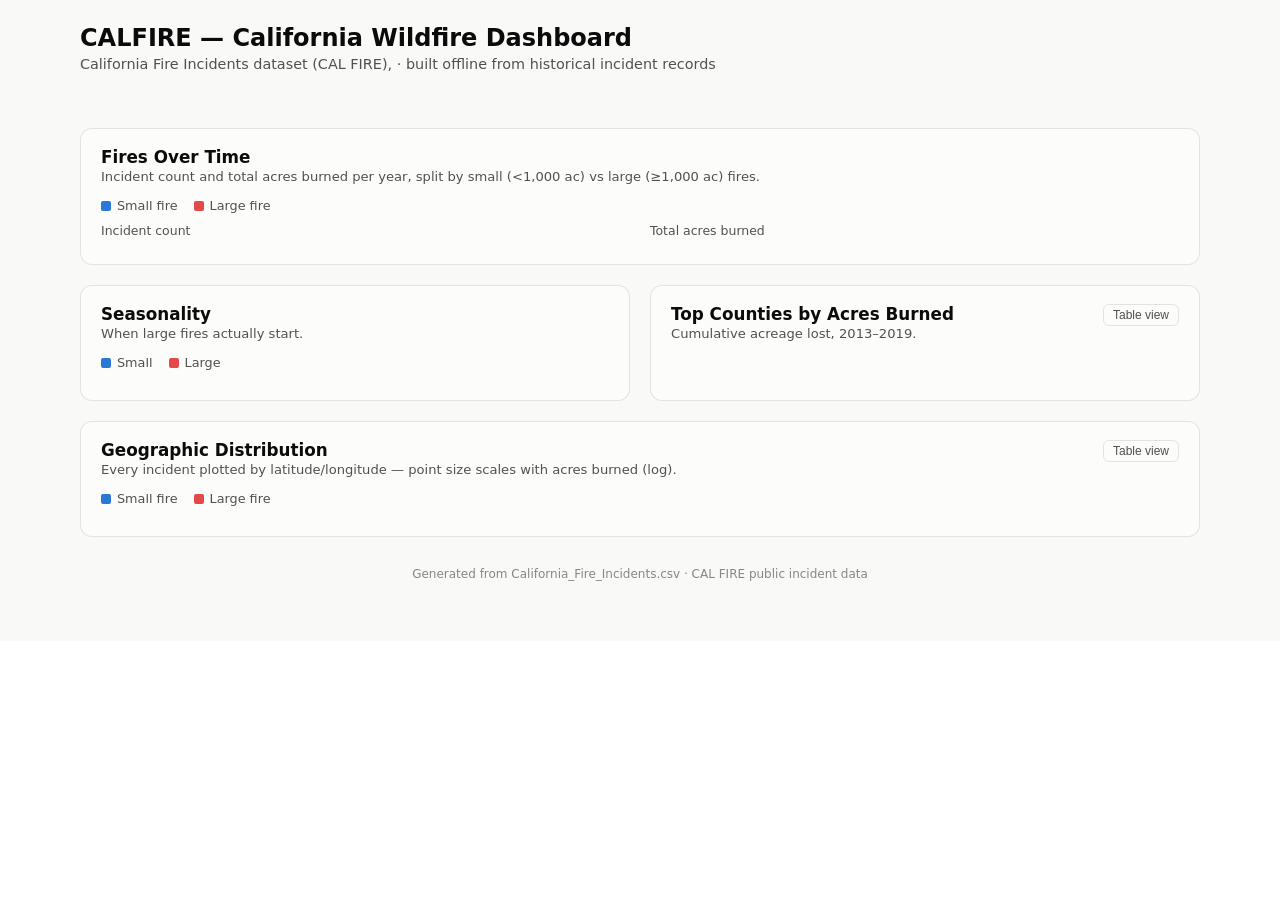
==== dashboard/template.html @ 808c7030 "Add multi-threshold pattern analysis and time series forecasting - threshold_analysis.py: retrains t" ====
<!doctype html>
<html lang="en">
<head>
<meta charset="utf-8">
<title>CALFIRE — California Wildfire Dashboard</title>
<style>
  .viz-root {
    color-scheme: light;
    --surface-1:      #fcfcfb;
    --plane:          #f9f9f7;
    --text-primary:   #0b0b0b;
    --text-secondary: #52514e;
    --text-muted:     #898781;
    --gridline:       #e1e0d9;
    --baseline:       #c3c2b7;
    --border:         rgba(11,11,11,0.10);
    --series-small:   #2a78d6;
    --series-large:   #e34948;
    --series-county:  #2a78d6;
    --series-forecast:#eb6834;
    --status-critical:#d03b3b;
  }
  @media (prefers-color-scheme: dark) {
    :root:where(:not([data-theme="light"])) .viz-root {
      color-scheme: dark;
      --surface-1:      #1a1a19;
      --plane:          #0d0d0d;
      --text-primary:   #ffffff;
      --text-secondary: #c3c2b7;
      --text-muted:     #898781;
      --gridline:       #2c2c2a;
      --baseline:       #383835;
      --border:         rgba(255,255,255,0.10);
      --series-small:   #3987e5;
      --series-large:   #e66767;
      --series-county:  #3987e5;
      --series-forecast:#d95926;
      --status-critical:#e66767;
    }
  }
  :root[data-theme="dark"] .viz-root {
    color-scheme: dark;
    --surface-1:      #1a1a19;
    --plane:          #0d0d0d;
    --text-primary:   #ffffff;
    --text-secondary: #c3c2b7;
    --text-muted:     #898781;
    --gridline:       #2c2c2a;
    --baseline:       #383835;
    --border:         rgba(255,255,255,0.10);
    --series-small:   #3987e5;
    --series-large:   #e66767;
    --series-county:  #3987e5;
    --series-forecast:#d95926;
    --status-critical:#e66767;
  }

  * { box-sizing: border-box; }
  body { margin: 0; font-family: system-ui, -apple-system, "Segoe UI", sans-serif; }
  .viz-root { background: var(--plane); color: var(--text-primary); min-height: 100%; padding: 24px 20px 60px; }
  .wrap { max-width: 1120px; margin: 0 auto; }
  h1 { font-size: 1.5rem; margin: 0 0 4px; }
  .subtitle { color: var(--text-secondary); font-size: 0.9rem; margin: 0 0 28px; }

  .stat-row { display: grid; grid-template-columns: repeat(auto-fit, minmax(160px, 1fr)); gap: 12px; margin-bottom: 28px; }
  .stat-tile { background: var(--surface-1); border: 1px solid var(--border); border-radius: 10px; padding: 14px 16px; }
  .stat-tile .value { font-size: 1.6rem; font-weight: 600; font-variant-numeric: tabular-nums; }
  .stat-tile .label { font-size: 0.78rem; color: var(--text-secondary); margin-top: 2px; }

  .panel { background: var(--surface-1); border: 1px solid var(--border); border-radius: 12px; padding: 18px 20px 20px; margin-bottom: 20px; }
  .panel h2 { font-size: 1.05rem; margin: 0 0 2px; }
  .panel .desc { font-size: 0.82rem; color: var(--text-secondary); margin: 0 0 14px; }
  .grid-2 { display: grid; grid-template-columns: 1fr 1fr; gap: 20px; }
  @media (max-width: 800px) { .grid-2 { grid-template-columns: 1fr; } }

  .legend { display: flex; gap: 16px; font-size: 0.8rem; color: var(--text-secondary); margin-bottom: 10px; flex-wrap: wrap; }
  .legend .item { display: flex; align-items: center; gap: 6px; }
  .swatch { width: 10px; height: 10px; border-radius: 2px; display: inline-block; }

  svg text { fill: var(--text-muted); font-size: 10px; }
  svg .axis-line { stroke: var(--baseline); stroke-width: 1; }
  svg .gridline { stroke: var(--gridline); stroke-width: 1; }
  svg .value-label { fill: var(--text-secondary); font-size: 10px; font-variant-numeric: tabular-nums; }

  .tooltip {
    position: fixed; pointer-events: none; z-index: 50;
    background: var(--text-primary); color: var(--surface-1);
    font-size: 0.78rem; padding: 6px 9px; border-radius: 6px;
    max-width: 220px; line-height: 1.4; opacity: 0; transition: opacity 0.08s;
  }
  .tooltip.show { opacity: 1; }

  .toggle-btn {
    font-size: 0.75rem; color: var(--text-secondary); background: none;
    border: 1px solid var(--border); border-radius: 6px; padding: 3px 9px;
    cursor: pointer; float: right;
  }
  .toggle-btn:hover { color: var(--text-primary); }

  table.data-table { width: 100%; border-collapse: collapse; font-size: 0.8rem; }
  table.data-table th, table.data-table td { text-align: right; padding: 5px 8px; border-bottom: 1px solid var(--gridline); font-variant-numeric: tabular-nums; }
  table.data-table th:first-child, table.data-table td:first-child { text-align: left; }
  table.data-table th { color: var(--text-secondary); font-weight: 500; }

  footer { text-align: center; font-size: 0.75rem; color: var(--text-muted); margin-top: 30px; }
</style>
</head>
<body>
<div class="viz-root">
  <div class="wrap">
    <h1>CALFIRE — California Wildfire Dashboard</h1>
    <p class="subtitle">California Fire Incidents dataset (CAL FIRE), <span id="date-range"></span> · built offline from historical incident records</p>

    <div class="stat-row" id="stat-row"></div>

    <div class="panel">
      <h2>Fires Over Time</h2>
      <p class="desc">Incident count and total acres burned per year, split by small (&lt;1,000 ac) vs large (≥1,000 ac) fires.</p>
      <div class="legend">
        <span class="item"><span class="swatch" style="background:var(--series-small)"></span>Small fire</span>
        <span class="item"><span class="swatch" style="background:var(--series-large)"></span>Large fire</span>
      </div>
      <div class="grid-2">
        <div>
          <div style="font-size:0.78rem;color:var(--text-secondary);margin-bottom:6px;">Incident count</div>
          <div id="chart-yearly-count"></div>
        </div>
        <div>
          <div style="font-size:0.78rem;color:var(--text-secondary);margin-bottom:6px;">Total acres burned</div>
          <div id="chart-yearly-acres"></div>
        </div>
      </div>
    </div>

    <div class="panel" id="panel-forecast" style="display:none">
      <h2>12-Month Forecast</h2>
      <p class="desc" id="forecast-desc"></p>
      <div class="legend">
        <span class="item"><span class="swatch" style="background:var(--series-small)"></span>Historical</span>
        <span class="item"><span class="swatch" style="background:var(--series-forecast)"></span>Forecast (best backtest fit)</span>
      </div>
      <div class="grid-2">
        <div>
          <div style="font-size:0.78rem;color:var(--text-secondary);margin-bottom:6px;">Monthly fire count</div>
          <div id="chart-forecast-count"></div>
        </div>
        <div>
          <div style="font-size:0.78rem;color:var(--text-secondary);margin-bottom:6px;">Monthly acres burned</div>
          <div id="chart-forecast-acres"></div>
        </div>
      </div>
    </div>

    <div class="panel" id="panel-thresholds" style="display:none">
      <h2>Which Fire-Size Threshold Has a Learnable Pattern?</h2>
      <p class="desc">Same model, retrained at each acreage cutoff — test ROC-AUC (0.5 = no better than chance).</p>
      <div id="chart-thresholds"></div>
    </div>

    <div class="grid-2">
      <div class="panel">
        <h2>Seasonality</h2>
        <p class="desc">When large fires actually start.</p>
        <div class="legend">
          <span class="item"><span class="swatch" style="background:var(--series-small)"></span>Small</span>
          <span class="item"><span class="swatch" style="background:var(--series-large)"></span>Large</span>
        </div>
        <div id="chart-seasonal"></div>
      </div>
      <div class="panel">
        <button class="toggle-btn" data-toggle="county">Table view</button>
        <h2>Top Counties by Acres Burned</h2>
        <p class="desc">Cumulative acreage lost, 2013–2019.</p>
        <div id="chart-county"></div>
        <div id="table-county" style="display:none"></div>
      </div>
    </div>

    <div class="panel">
      <button class="toggle-btn" data-toggle="map">Table view</button>
      <h2>Geographic Distribution</h2>
      <p class="desc">Every incident plotted by latitude/longitude — point size scales with acres burned (log).</p>
      <div class="legend">
        <span class="item"><span class="swatch" style="background:var(--series-small)"></span>Small fire</span>
        <span class="item"><span class="swatch" style="background:var(--series-large)"></span>Large fire</span>
      </div>
      <div id="chart-map"></div>
      <div id="table-map" style="display:none"></div>
    </div>

    <footer>Generated from California_Fire_Incidents.csv · CAL FIRE public incident data</footer>
  </div>
</div>
<div class="tooltip" id="tooltip"></div>

<script>
const DATA = __DASHBOARD_DATA_JSON__;

const tooltip = document.getElementById('tooltip');
function showTip(html, x, y) {
  tooltip.innerHTML = html;
  tooltip.style.left = (x + 14) + 'px';
  tooltip.style.top = (y + 14) + 'px';
  tooltip.classList.add('show');
}
function hideTip() { tooltip.classList.remove('show'); }

function svgEl(tag, attrs) {
  const el = document.createElementNS('http://www.w3.org/2000/svg', tag);
  for (const k in attrs) el.setAttribute(k, attrs[k]);
  return el;
}
function fmt(n) {
  if (n >= 1e6) return (n / 1e6).toFixed(1) + 'M';
  if (n >= 1e3) return (n / 1e3).toFixed(1) + 'K';
  return Math.round(n).toLocaleString();
}

function renderStackedBar(containerId, categories, smallVals, largeVals, width, height) {
  const container = document.getElementById(containerId);
  const margin = { top: 8, right: 8, bottom: 22, left: 38 };
  const w = width - margin.left - margin.right;
  const h = height - margin.top - margin.bottom;
  const svg = svgEl('svg', { width, height, viewBox: `0 0 ${width} ${height}` });
  const totals = categories.map((c, i) => smallVals[i] + largeVals[i]);
  const maxVal = Math.max(1, ...totals);
  const barW = w / categories.length * 0.62;
  const gap = 2;

  for (let g = 0; g <= 4; g++) {
    const y = margin.top + h - (h * g / 4);
    svg.appendChild(svgEl('line', { class: 'gridline', x1: margin.left, x2: margin.left + w, y1: y, y2: y }));
    const t = svgEl('text', { x: margin.left - 6, y: y + 3, 'text-anchor': 'end' });
    t.textContent = fmt(maxVal * g / 4);
    svg.appendChild(t);
  }
  svg.appendChild(svgEl('line', { class: 'axis-line', x1: margin.left, x2: margin.left + w, y1: margin.top + h, y2: margin.top + h }));

  categories.forEach((cat, i) => {
    const x = margin.left + (w / categories.length) * i + (w / categories.length - barW) / 2;
    const smallH = (smallVals[i] / maxVal) * h;
    const largeH = (largeVals[i] / maxVal) * h;
    const yBase = margin.top + h;

    const rSmall = svgEl('rect', { x, y: yBase - smallH, width: barW, height: Math.max(0, smallH - (largeH > 0 ? gap / 2 : 0)), rx: 3, fill: 'var(--series-small)' });
    svg.appendChild(rSmall);
    if (largeH > 0) {
      const rLarge = svgEl('rect', { x, y: yBase - smallH - largeH, width: barW, height: Math.max(0, largeH - gap / 2), rx: 3, fill: 'var(--series-large)' });
      svg.appendChild(rLarge);
    }
    [rSmall, ...(largeH > 0 ? [svg.lastChild] : [])].forEach((rect, seriesIdx) => {
      rect.style.cursor = 'pointer';
      rect.addEventListener('mousemove', (e) => {
        const label = seriesIdx === 0 ? 'Small' : 'Large';
        const val = seriesIdx === 0 ? smallVals[i] : largeVals[i];
        showTip(`<b>${cat}</b><br>${label}: ${fmt(val)}`, e.clientX, e.clientY);
      });
      rect.addEventListener('mouseleave', hideTip);
    });

    const lbl = svgEl('text', { x: x + barW / 2, y: margin.top + h + 14, 'text-anchor': 'middle' });
    lbl.textContent = cat;
    svg.appendChild(lbl);
  });

  container.innerHTML = '';
  container.appendChild(svg);
}

function renderLine(containerId, categories, values, width, height) {
  const container = document.getElementById(containerId);
  const margin = { top: 8, right: 8, bottom: 22, left: 46 };
  const w = width - margin.left - margin.right;
  const h = height - margin.top - margin.bottom;
  const svg = svgEl('svg', { width, height, viewBox: `0 0 ${width} ${height}` });
  const maxVal = Math.max(1, ...values);

  for (let g = 0; g <= 4; g++) {
    const y = margin.top + h - (h * g / 4);
    svg.appendChild(svgEl('line', { class: 'gridline', x1: margin.left, x2: margin.left + w, y1: y, y2: y }));
    const t = svgEl('text', { x: margin.left - 6, y: y + 3, 'text-anchor': 'end' });
    t.textContent = fmt(maxVal * g / 4);
    svg.appendChild(t);
  }
  svg.appendChild(svgEl('line', { class: 'axis-line', x1: margin.left, x2: margin.left + w, y1: margin.top + h, y2: margin.top + h }));

  const stepX = w / (categories.length - 1 || 1);
  const pts = values.map((v, i) => [margin.left + i * stepX, margin.top + h - (v / maxVal) * h]);
  const path = svgEl('path', { d: 'M' + pts.map(p => p.join(',')).join(' L'), fill: 'none', stroke: 'var(--series-small)', 'stroke-width': 2, 'stroke-linecap': 'round', 'stroke-linejoin': 'round' });
  svg.appendChild(path);

  pts.forEach(([x, y], i) => {
    const c = svgEl('circle', { cx: x, cy: y, r: 4, fill: 'var(--series-small)' });
    c.style.cursor = 'pointer';
    c.addEventListener('mousemove', (e) => showTip(`<b>${categories[i]}</b><br>${fmt(values[i])} acres`, e.clientX, e.clientY));
    c.addEventListener('mouseleave', hideTip);
    svg.appendChild(c);
    if (i % Math.ceil(categories.length / 8) === 0 || i === categories.length - 1) {
      const anchor = i === 0 ? 'start' : i === categories.length - 1 ? 'end' : 'middle';
      const lbl = svgEl('text', { x, y: margin.top + h + 14, 'text-anchor': anchor });
      lbl.textContent = categories[i];
      svg.appendChild(lbl);
    }
  });

  container.innerHTML = '';
  container.appendChild(svg);
}

function renderHBar(containerId, labels, values, width, height) {
  const container = document.getElementById(containerId);
  const margin = { top: 4, right: 46, bottom: 4, left: 110 };
  const w = width - margin.left - margin.right;
  const rowH = (height - margin.top - margin.bottom) / labels.length;
  const svg = svgEl('svg', { width, height, viewBox: `0 0 ${width} ${height}` });
  const maxVal = Math.max(1, ...values);

  labels.forEach((label, i) => {
    const y = margin.top + i * rowH;
    const barH = Math.min(16, rowH * 0.6);
    const barW = (values[i] / maxVal) * w;
    const rect = svgEl('rect', { x: margin.left, y: y + (rowH - barH) / 2, width: barW, height: barH, rx: 3, fill: 'var(--series-county)' });
    rect.style.cursor = 'pointer';
    rect.addEventListener('mousemove', (e) => showTip(`<b>${label}</b><br>${fmt(values[i])} acres`, e.clientX, e.clientY));
    rect.addEventListener('mouseleave', hideTip);
    svg.appendChild(rect);

    const lbl = svgEl('text', { x: margin.left - 8, y: y + rowH / 2 + 3, 'text-anchor': 'end' });
    lbl.textContent = label;
    svg.appendChild(lbl);

    const val = svgEl('text', { class: 'value-label', x: margin.left + barW + 6, y: y + rowH / 2 + 3, 'text-anchor': 'start' });
    val.textContent = fmt(values[i]);
    svg.appendChild(val);
  });

  container.innerHTML = '';
  container.appendChild(svg);
}

function renderScatterMap(containerId, points, width, height) {
  const container = document.getElementById(containerId);
  const margin = { top: 8, right: 8, bottom: 8, left: 8 };
  const w = width - margin.left - margin.right;
  const h = height - margin.top - margin.bottom;
  const svg = svgEl('svg', { width, height, viewBox: `0 0 ${width} ${height}` });

  const lons = points.map(p => p.lon), lats = points.map(p => p.lat);
  const lonMin = Math.min(...lons), lonMax = Math.max(...lons);
  const latMin = Math.min(...lats), latMax = Math.max(...lats);
  const lonSpan = lonMax - lonMin, latSpan = latMax - latMin;
  const scale = Math.min(w / lonSpan, h / latSpan);
  const offX = margin.left + (w - lonSpan * scale) / 2;
  const offY = margin.top + (h - latSpan * scale) / 2;

  const maxAcres = Math.max(...points.map(p => p.acres), 1);
  points.forEach(p => {
    const x = offX + (p.lon - lonMin) * scale;
    const y = offY + (latMax - p.lat) * scale;
    const r = 1.5 + (Math.log10(p.acres + 1) / Math.log10(maxAcres + 1)) * 7;
    const c = svgEl('circle', {
      cx: x, cy: y, r,
      fill: p.large ? 'var(--series-large)' : 'var(--series-small)',
      'fill-opacity': 0.55, stroke: 'var(--surface-1)', 'stroke-width': 0.5,
    });
    c.style.cursor = 'pointer';
    c.addEventListener('mousemove', (e) => showTip(
      `<b>${p.name || 'Fire'}</b><br>${p.county} County<br>${fmt(p.acres)} acres · ${p.year}`, e.clientX, e.clientY
    ));
    c.addEventListener('mouseleave', hideTip);
    svg.appendChild(c);
  });

  container.innerHTML = '';
  container.appendChild(svg);
}

function renderForecastChart(containerId, seriesData, width, height) {
  const { history, forecast, best_model: bestKey } = seriesData;
  const container = document.getElementById(containerId);
  const margin = { top: 8, right: 8, bottom: 22, left: 46 };
  const w = width - margin.left - margin.right;
  const h = height - margin.top - margin.bottom;
  const svg = svgEl('svg', { width, height, viewBox: `0 0 ${width} ${height}` });

  const allDates = history.dates.concat(forecast.dates);
  const bestVals = forecast[bestKey];
  const lowerKey = bestKey + '_lower', upperKey = bestKey + '_upper';
  const allVals = history.values.concat(bestVals);
  const maxVal = Math.max(1, ...allVals, ...(forecast[upperKey] || []));

  for (let g = 0; g <= 4; g++) {
    const y = margin.top + h - (h * g / 4);
    svg.appendChild(svgEl('line', { class: 'gridline', x1: margin.left, x2: margin.left + w, y1: y, y2: y }));
    const t = svgEl('text', { x: margin.left - 6, y: y + 3, 'text-anchor': 'end' });
    t.textContent = fmt(maxVal * g / 4);
    svg.appendChild(t);
  }
  svg.appendChild(svgEl('line', { class: 'axis-line', x1: margin.left, x2: margin.left + w, y1: margin.top + h, y2: margin.top + h }));

  const n = allDates.length;
  const stepX = w / (n - 1);
  const xAt = (i) => margin.left + i * stepX;
  const yAt = (v) => margin.top + h - (v / maxVal) * h;

  if (forecast[lowerKey] && forecast[upperKey]) {
    const offset = history.dates.length;
    const bandPts = forecast[upperKey].map((v, i) => [xAt(offset + i), yAt(v)])
      .concat(forecast[lowerKey].map((v, i) => [xAt(offset + forecast[lowerKey].length - 1 - i), yAt(forecast[lowerKey][forecast[lowerKey].length - 1 - i])]));
    const band = svgEl('polygon', { points: bandPts.map(p => p.join(',')).join(' '), fill: 'var(--series-forecast)', opacity: 0.15 });
    svg.appendChild(band);
  }

  const histPts = history.values.map((v, i) => [xAt(i), yAt(v)]);
  svg.appendChild(svgEl('path', { d: 'M' + histPts.map(p => p.join(',')).join(' L'), fill: 'none', stroke: 'var(--series-small)', 'stroke-width': 2, 'stroke-linecap': 'round', 'stroke-linejoin': 'round' }));

  const offset = history.dates.length - 1;
  const fcPts = [histPts[histPts.length - 1], ...bestVals.map((v, i) => [xAt(offset + 1 + i), yAt(v)])];
  svg.appendChild(svgEl('path', { d: 'M' + fcPts.map(p => p.join(',')).join(' L'), fill: 'none', stroke: 'var(--series-forecast)', 'stroke-width': 2, 'stroke-dasharray': '4,3', 'stroke-linecap': 'round', 'stroke-linejoin': 'round' }));

  [...histPts, ...fcPts].forEach(([x, y], i) => {
    const isForecast = i >= histPts.length;
    const c = svgEl('circle', { cx: x, cy: y, r: 2.5, fill: isForecast ? 'var(--series-forecast)' : 'var(--series-small)' });
    c.style.cursor = 'pointer';
    const idx = isForecast ? i - histPts.length : i;
    const date = isForecast ? (idx === 0 ? history.dates[history.dates.length - 1] : forecast.dates[idx - 1]) : history.dates[idx];
    const val = isForecast ? (idx === 0 ? history.values[history.values.length - 1] : bestVals[idx - 1]) : history.values[idx];
    c.addEventListener('mousemove', (e) => showTip(`<b>${date}</b><br>${fmt(val)}${isForecast ? ' (forecast)' : ''}`, e.clientX, e.clientY));
    c.addEventListener('mouseleave', hideTip);
    svg.appendChild(c);
  });

  [[0, 'start'], [Math.floor(n / 2), 'middle'], [n - 1, 'end']].forEach(([i, anchor]) => {
    const lbl = svgEl('text', { x: xAt(i), y: margin.top + h + 14, 'text-anchor': anchor });
    lbl.textContent = allDates[i].slice(0, 7);
    svg.appendChild(lbl);
  });

  container.innerHTML = '';
  container.appendChild(svg);
}

function renderThresholdBar(containerId, items, width, height) {
  const container = document.getElementById(containerId);
  const margin = { top: 8, right: 46, bottom: 24, left: 8 };
  const w = width - margin.left - margin.right;
  const barH = (height - margin.top - margin.bottom) / items.length;
  const svg = svgEl('svg', { width, height, viewBox: `0 0 ${width} ${height}` });

  const chanceX = margin.left + 0.5 * w;
  svg.appendChild(svgEl('line', { class: 'gridline', x1: chanceX, x2: chanceX, y1: margin.top, y2: margin.top + items.length * barH, 'stroke-dasharray': '3,3' }));
  const chanceLbl = svgEl('text', { x: chanceX, y: margin.top + items.length * barH + 14, 'text-anchor': 'middle' });
  chanceLbl.textContent = '0.5 (chance)';
  svg.appendChild(chanceLbl);

  items.forEach((item, i) => {
    const y = margin.top + i * barH;
    const bh = Math.min(20, barH * 0.6);
    const barW = (item.test_roc_auc) * w;
    const rect = svgEl('rect', { x: margin.left, y: y + (barH - bh) / 2, width: barW, height: bh, rx: 3, fill: 'var(--series-county)' });
    rect.style.cursor = 'pointer';
    rect.addEventListener('mousemove', (e) => showTip(
      `<b>&ge; ${item.threshold.toLocaleString()} acres</b><br>${(item.large_pct * 100).toFixed(1)}% of fires<br>Test ROC-AUC: ${item.test_roc_auc.toFixed(3)}<br>Model: ${item.best_model}`,
      e.clientX, e.clientY
    ));
    rect.addEventListener('mouseleave', hideTip);
    svg.appendChild(rect);

    const lbl = svgEl('text', { x: margin.left, y: y + (barH - bh) / 2 - 4, 'text-anchor': 'start' });
    lbl.textContent = `≥ ${item.threshold.toLocaleString()} ac`;
    svg.appendChild(lbl);

    const val = svgEl('text', { class: 'value-label', x: margin.left + barW + 6, y: y + barH / 2 + 3, 'text-anchor': 'start' });
    val.textContent = item.test_roc_auc.toFixed(3);
    svg.appendChild(val);
  });

  container.innerHTML = '';
  container.appendChild(svg);
}

function renderTable(containerId, headers, rows) {
  const container = document.getElementById(containerId);
  let html = '<table class="data-table"><thead><tr>';
  headers.forEach(h => html += `<th>${h}</th>`);
  html += '</tr></thead><tbody>';
  rows.forEach(r => {
    html += '<tr>' + r.map(c => `<td>${c}</td>`).join('') + '</tr>';
  });
  html += '</tbody></table>';
  container.innerHTML = html;
}

document.querySelectorAll('.toggle-btn').forEach(btn => {
  btn.addEventListener('click', () => {
    const key = btn.dataset.toggle;
    const chart = document.getElementById('chart-' + key);
    const table = document.getElementById('table-' + key);
    const showingTable = table.style.display !== 'none';
    chart.style.display = showingTable ? '' : 'none';
    table.style.display = showingTable ? 'none' : '';
    btn.textContent = showingTable ? 'Table view' : 'Chart view';
  });
});

function init() {
  const s = DATA.stats;
  document.getElementById('date-range').textContent = `${s.date_min} to ${s.date_max}`;
  document.getElementById('stat-row').innerHTML = `
    <div class="stat-tile"><div class="value">${s.total_incidents.toLocaleString()}</div><div class="label">Incidents recorded</div></div>
    <div class="stat-tile"><div class="value">${fmt(s.total_acres)}</div><div class="label">Total acres burned</div></div>
    <div class="stat-tile"><div class="value">${s.large_count.toLocaleString()}</div><div class="label">Large fires (≥1,000 ac)</div></div>
    <div class="stat-tile"><div class="value">${s.total_fatalities.toLocaleString()}</div><div class="label">Fatalities</div></div>
    <div class="stat-tile"><div class="value">${s.total_structures_destroyed.toLocaleString()}</div><div class="label">Structures destroyed</div></div>
  `;

  const years = DATA.yearly.map(d => d.Year);
  const smallByYear = DATA.yearly.map(d => d.count - d.large);
  const largeByYear = DATA.yearly.map(d => d.large);
  const acresByYear = DATA.yearly.map(d => d.acres);
  renderStackedBar('chart-yearly-count', years, smallByYear, largeByYear, 500, 220);
  renderLine('chart-yearly-acres', years, acresByYear, 500, 220);

  const seasons = DATA.seasonal.map(d => d.Season);
  const smallBySeason = DATA.seasonal.map(d => d.count - d.large);
  const largeBySeason = DATA.seasonal.map(d => d.large);
  renderStackedBar('chart-seasonal', seasons, smallBySeason, largeBySeason, 480, 240);

  const countyLabels = DATA.county.map(d => d.CountyPrimary);
  const countyVals = DATA.county.map(d => d.acres);
  renderHBar('chart-county', countyLabels, countyVals, 480, 320);
  renderTable('table-county', ['County', 'Incidents', 'Acres burned'],
    DATA.county.map(d => [d.CountyPrimary, d.count.toLocaleString(), fmt(d.acres)]));

  const points = DATA.points.map(p => ({ lat: p.lat, lon: p.lon, acres: p.acres, year: p.Year, large: p.Large, county: p.county, name: p.Name }));
  renderScatterMap('chart-map', points, 1080, 460);
  const topPoints = [...points].sort((a, b) => b.acres - a.acres).slice(0, 30);
  renderTable('table-map', ['Fire', 'County', 'Year', 'Acres'],
    topPoints.map(p => [p.name || '—', p.county, p.year, fmt(p.acres)]));

  if (DATA.forecast) {
    document.getElementById('panel-forecast').style.display = '';
    document.getElementById('forecast-desc').textContent =
      'Backtested on the last 12 months; each series forecast forward with the model that fit its backtest best (AR, ARIMA, or Prophet).';
    renderForecastChart('chart-forecast-count', DATA.forecast.count, 500, 220);
    renderForecastChart('chart-forecast-acres', DATA.forecast.acres, 500, 220);
  }

  if (DATA.thresholds) {
    document.getElementById('panel-thresholds').style.display = '';
    renderThresholdBar('chart-thresholds', DATA.thresholds, 1080, 220);
  }
}

init();
</script>
</body>
</html>
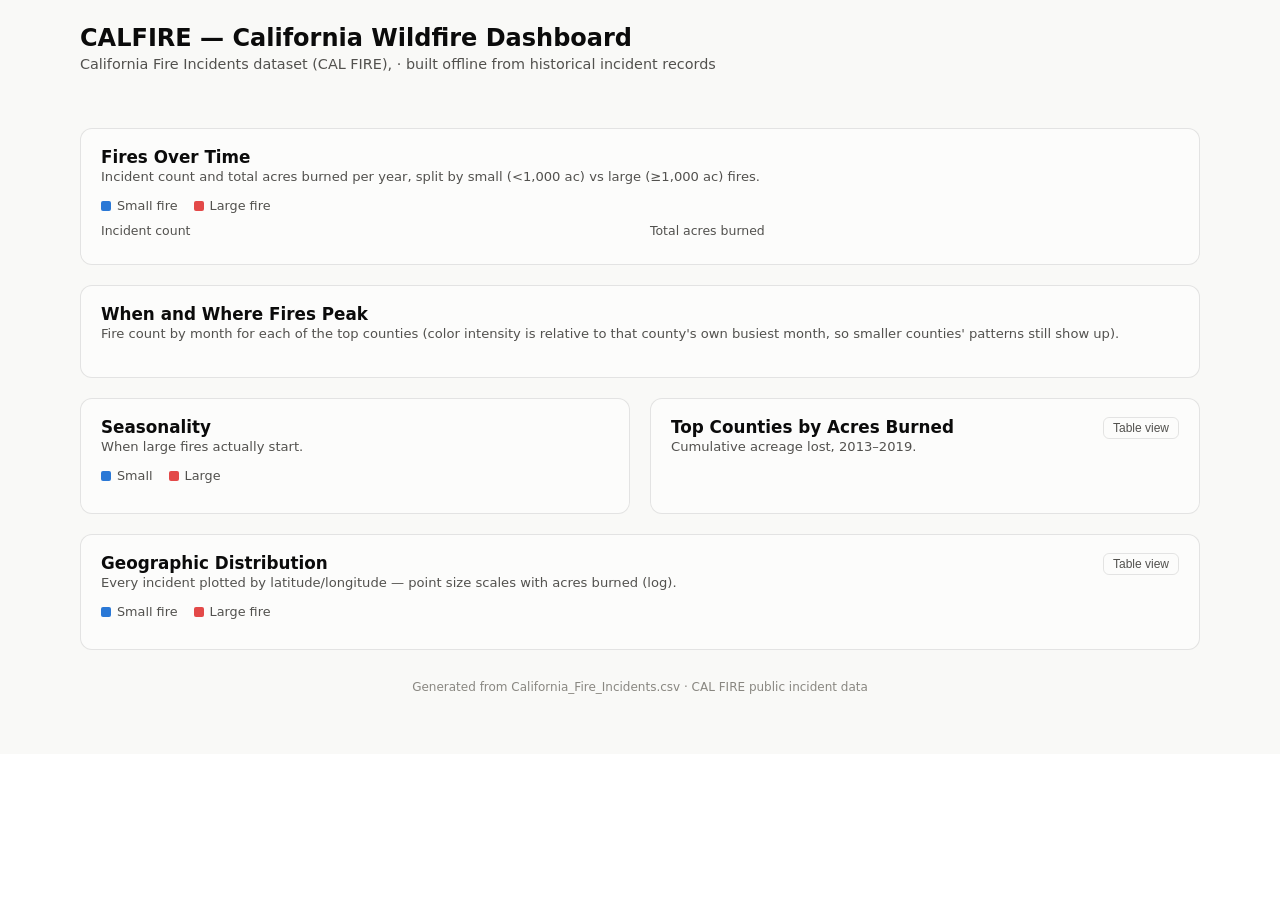
==== commit eed794fa: "Add month x county heatmap of when and where fires peak New "When and Where Fires Peak" dashboard pa" ====
--- a/dashboard/template.html
+++ b/dashboard/template.html
@@ -113,6 +113,35 @@
 
     <div class="stat-row" id="stat-row"></div>
 
+    <div class="panel" id="panel-historical" style="display:none">
+      <h2>148 Years of California Wildfire History</h2>
+      <p class="desc" id="historical-desc"></p>
+      <div class="legend">
+        <span class="item"><span class="swatch" style="background:var(--series-small)"></span>Historical</span>
+        <span class="item"><span class="swatch" style="background:var(--series-forecast)"></span>Forecast (best backtest fit)</span>
+      </div>
+      <div class="grid-2">
+        <div>
+          <div style="font-size:0.78rem;color:var(--text-secondary);margin-bottom:6px;" id="historical-count-label">Annual fire count</div>
+          <div id="chart-historical-count"></div>
+        </div>
+        <div>
+          <div style="font-size:0.78rem;color:var(--text-secondary);margin-bottom:6px;" id="historical-acres-label">Annual acres burned</div>
+          <div id="chart-historical-acres"></div>
+        </div>
+      </div>
+      <div class="grid-2" style="margin-top:18px;">
+        <div>
+          <div style="font-size:0.78rem;color:var(--text-secondary);margin-bottom:6px;">Acres burned by decade</div>
+          <div id="chart-decade"></div>
+        </div>
+        <div>
+          <div style="font-size:0.78rem;color:var(--text-secondary);margin-bottom:6px;">Top recorded causes (all-time)</div>
+          <div id="chart-cause"></div>
+        </div>
+      </div>
+    </div>
+
     <div class="panel">
       <h2>Fires Over Time</h2>
       <p class="desc">Incident count and total acres burned per year, split by small (&lt;1,000 ac) vs large (≥1,000 ac) fires.</p>
@@ -132,6 +161,13 @@
       </div>
     </div>
 
+    <div class="panel">
+      <h2>When and Where Fires Peak</h2>
+      <p class="desc">Fire count by month for each of the top counties (color intensity is relative to that county's own busiest month, so smaller counties' patterns still show up).</p>
+      <div id="chart-heatmap"></div>
+      <div id="table-peak-month" style="margin-top:16px;"></div>
+    </div>
+
     <div class="panel" id="panel-forecast" style="display:none">
       <h2>12-Month Forecast</h2>
       <p class="desc" id="forecast-desc"></p>
@@ -141,11 +177,11 @@
       </div>
       <div class="grid-2">
         <div>
-          <div style="font-size:0.78rem;color:var(--text-secondary);margin-bottom:6px;">Monthly fire count</div>
+          <div style="font-size:0.78rem;color:var(--text-secondary);margin-bottom:6px;" id="forecast-count-label">Monthly fire count</div>
           <div id="chart-forecast-count"></div>
         </div>
         <div>
-          <div style="font-size:0.78rem;color:var(--text-secondary);margin-bottom:6px;">Monthly acres burned</div>
+          <div style="font-size:0.78rem;color:var(--text-secondary);margin-bottom:6px;" id="forecast-acres-label">Monthly acres burned</div>
           <div id="chart-forecast-acres"></div>
         </div>
       </div>
@@ -307,7 +343,8 @@
   container.appendChild(svg);
 }
 
-function renderHBar(containerId, labels, values, width, height) {
+function renderHBar(containerId, labels, values, width, height, unit) {
+  unit = unit || 'acres';
   const container = document.getElementById(containerId);
   const margin = { top: 4, right: 46, bottom: 4, left: 110 };
   const w = width - margin.left - margin.right;
@@ -321,7 +358,7 @@
     const barW = (values[i] / maxVal) * w;
     const rect = svgEl('rect', { x: margin.left, y: y + (rowH - barH) / 2, width: barW, height: barH, rx: 3, fill: 'var(--series-county)' });
     rect.style.cursor = 'pointer';
-    rect.addEventListener('mousemove', (e) => showTip(`<b>${label}</b><br>${fmt(values[i])} acres`, e.clientX, e.clientY));
+    rect.addEventListener('mousemove', (e) => showTip(`<b>${label}</b><br>${fmt(values[i])} ${unit}`, e.clientX, e.clientY));
     rect.addEventListener('mouseleave', hideTip);
     svg.appendChild(rect);
 
@@ -440,6 +477,71 @@
   container.appendChild(svg);
 }
 
+function renderYearlyForecast(containerId, data, modelStartYear, width, height) {
+  const container = document.getElementById(containerId);
+  const margin = { top: 8, right: 8, bottom: 22, left: 46 };
+  const w = width - margin.left - margin.right;
+  const h = height - margin.top - margin.bottom;
+  const svg = svgEl('svg', { width, height, viewBox: `0 0 ${width} ${height}` });
+
+  const histYears = data.full_history.years, histVals = data.full_history.values;
+  const fcYears = data.forecast.years, fcVals = data.forecast[data.best_model];
+  const allYears = histYears.concat(fcYears);
+  const maxVal = Math.max(1, ...histVals, ...fcVals);
+  const minYear = allYears[0], maxYear = allYears[allYears.length - 1];
+  const xAt = (year) => margin.left + ((year - minYear) / (maxYear - minYear)) * w;
+  const yAt = (v) => margin.top + h - (v / maxVal) * h;
+
+  for (let g = 0; g <= 4; g++) {
+    const y = margin.top + h - (h * g / 4);
+    svg.appendChild(svgEl('line', { class: 'gridline', x1: margin.left, x2: margin.left + w, y1: y, y2: y }));
+    const t = svgEl('text', { x: margin.left - 6, y: y + 3, 'text-anchor': 'end' });
+    t.textContent = fmt(maxVal * g / 4);
+    svg.appendChild(t);
+  }
+  svg.appendChild(svgEl('line', { class: 'axis-line', x1: margin.left, x2: margin.left + w, y1: margin.top + h, y2: margin.top + h }));
+
+  if (modelStartYear >= minYear && modelStartYear <= maxYear) {
+    const mx = xAt(modelStartYear);
+    svg.appendChild(svgEl('line', { x1: mx, x2: mx, y1: margin.top, y2: margin.top + h, stroke: 'var(--text-muted)', 'stroke-dasharray': '2,3', 'stroke-width': 1 }));
+    const lbl = svgEl('text', { x: mx + 4, y: margin.top + 10, 'text-anchor': 'start' });
+    lbl.textContent = modelStartYear + '+ modeled';
+    svg.appendChild(lbl);
+  }
+
+  const histPts = histYears.map((yr, i) => [xAt(yr), yAt(histVals[i])]);
+  svg.appendChild(svgEl('path', { d: 'M' + histPts.map(p => p.join(',')).join(' L'), fill: 'none', stroke: 'var(--series-small)', 'stroke-width': 1.5, 'stroke-linecap': 'round', 'stroke-linejoin': 'round' }));
+
+  const fcPts = [histPts[histPts.length - 1], ...fcYears.map((yr, i) => [xAt(yr), yAt(fcVals[i])])];
+  svg.appendChild(svgEl('path', { d: 'M' + fcPts.map(p => p.join(',')).join(' L'), fill: 'none', stroke: 'var(--series-forecast)', 'stroke-width': 2, 'stroke-dasharray': '4,3', 'stroke-linecap': 'round', 'stroke-linejoin': 'round' }));
+
+  const hitArea = svgEl('g', {});
+  histYears.forEach((yr, i) => {
+    const c = svgEl('circle', { cx: xAt(yr), cy: yAt(histVals[i]), r: 6, fill: 'transparent' });
+    c.style.cursor = 'pointer';
+    c.addEventListener('mousemove', (e) => showTip(`<b>${yr}</b><br>${fmt(histVals[i])}`, e.clientX, e.clientY));
+    c.addEventListener('mouseleave', hideTip);
+    hitArea.appendChild(c);
+  });
+  fcYears.forEach((yr, i) => {
+    const c = svgEl('circle', { cx: xAt(yr), cy: yAt(fcVals[i]), r: 4, fill: 'var(--series-forecast)' });
+    c.style.cursor = 'pointer';
+    c.addEventListener('mousemove', (e) => showTip(`<b>${yr}</b><br>${fmt(fcVals[i])} (forecast)`, e.clientX, e.clientY));
+    c.addEventListener('mouseleave', hideTip);
+    hitArea.appendChild(c);
+  });
+  svg.appendChild(hitArea);
+
+  [minYear, Math.round((minYear + maxYear) / 2), maxYear].forEach((yr) => {
+    const lbl = svgEl('text', { x: xAt(yr), y: margin.top + h + 14, 'text-anchor': 'middle' });
+    lbl.textContent = yr;
+    svg.appendChild(lbl);
+  });
+
+  container.innerHTML = '';
+  container.appendChild(svg);
+}
+
 function renderThresholdBar(containerId, items, width, height) {
   const container = document.getElementById(containerId);
   const margin = { top: 8, right: 46, bottom: 24, left: 8 };
@@ -479,6 +581,54 @@
   container.appendChild(svg);
 }
 
+function renderHeatmap(containerId, counties, heatRows, width, height) {
+  const container = document.getElementById(containerId);
+  const margin = { top: 20, right: 8, bottom: 4, left: 120 };
+  const w = width - margin.left - margin.right;
+  const rowH = (height - margin.top - margin.bottom) / counties.length;
+  const colW = w / 12;
+  const svg = svgEl('svg', { width, height, viewBox: `0 0 ${width} ${height}` });
+
+  const byCounty = {};
+  counties.forEach(c => { byCounty[c] = new Array(12).fill(0); });
+  heatRows.forEach(r => { byCounty[r.CountyPrimary][r.Month - 1] = r.count; });
+
+  const monthNames = ['Jan', 'Feb', 'Mar', 'Apr', 'May', 'Jun', 'Jul', 'Aug', 'Sep', 'Oct', 'Nov', 'Dec'];
+  monthNames.forEach((m, i) => {
+    const lbl = svgEl('text', { x: margin.left + i * colW + colW / 2, y: margin.top - 6, 'text-anchor': 'middle' });
+    lbl.textContent = m;
+    svg.appendChild(lbl);
+  });
+
+  counties.forEach((county, ri) => {
+    const rowVals = byCounty[county];
+    const rowMax = Math.max(1, ...rowVals);
+    const y = margin.top + ri * rowH;
+
+    const lbl = svgEl('text', { x: margin.left - 8, y: y + rowH / 2 + 3, 'text-anchor': 'end' });
+    lbl.textContent = county;
+    svg.appendChild(lbl);
+
+    rowVals.forEach((val, mi) => {
+      const opacity = val === 0 ? 0.04 : 0.12 + 0.83 * (val / rowMax);
+      const x = margin.left + mi * colW;
+      const rect = svgEl('rect', {
+        x: x + 1, y: y + 1, width: colW - 2, height: rowH - 2, rx: 2,
+        fill: 'var(--series-small)', 'fill-opacity': opacity.toFixed(2),
+      });
+      rect.style.cursor = 'pointer';
+      rect.addEventListener('mousemove', (e) => showTip(
+        `<b>${county} — ${monthNames[mi]}</b><br>${val} fire${val === 1 ? '' : 's'}`, e.clientX, e.clientY
+      ));
+      rect.addEventListener('mouseleave', hideTip);
+      svg.appendChild(rect);
+    });
+  });
+
+  container.innerHTML = '';
+  container.appendChild(svg);
+}
+
 function renderTable(containerId, headers, rows) {
   const container = document.getElementById(containerId);
   let html = '<table class="data-table"><thead><tr>';
@@ -532,6 +682,10 @@
   renderTable('table-county', ['County', 'Incidents', 'Acres burned'],
     DATA.county.map(d => [d.CountyPrimary, d.count.toLocaleString(), fmt(d.acres)]));
 
+  renderHeatmap('chart-heatmap', countyLabels, DATA.heatmap, 1080, 340);
+  renderTable('table-peak-month', ['County', 'Peak Month', 'Fires in peak month', '% of county total in that month'],
+    DATA.peak_month.map(p => [p.CountyPrimary, p.PeakMonth, p.PeakCount, (p.PeakShare * 100).toFixed(0) + '%']));
+
   const points = DATA.points.map(p => ({ lat: p.lat, lon: p.lon, acres: p.acres, year: p.Year, large: p.Large, county: p.county, name: p.Name }));
   renderScatterMap('chart-map', points, 1080, 460);
   const topPoints = [...points].sort((a, b) => b.acres - a.acres).slice(0, 30);
@@ -541,7 +695,12 @@
   if (DATA.forecast) {
     document.getElementById('panel-forecast').style.display = '';
     document.getElementById('forecast-desc').textContent =
-      'Backtested on the last 12 months; each series forecast forward with the model that fit its backtest best (AR, ARIMA, or Prophet).';
+      'Backtested against Naive and Seasonal Naive baselines on the last 12 months; each series forecast forward with whichever model actually won that backtest (by RMSE).';
+    const naiveNote = (m) => (m === 'Naive' || m === 'SeasonalNaive')
+      ? ` — ${m} won: fancier models (AR/ARIMA/Prophet) didn't beat it here`
+      : ` — best fit: ${m}`;
+    document.getElementById('forecast-count-label').textContent = 'Monthly fire count' + naiveNote(DATA.forecast.count.best_model);
+    document.getElementById('forecast-acres-label').textContent = 'Monthly acres burned' + naiveNote(DATA.forecast.acres.best_model);
     renderForecastChart('chart-forecast-count', DATA.forecast.count, 500, 220);
     renderForecastChart('chart-forecast-acres', DATA.forecast.acres, 500, 220);
   }
@@ -549,6 +708,25 @@
   if (DATA.thresholds) {
     document.getElementById('panel-thresholds').style.display = '';
     renderThresholdBar('chart-thresholds', DATA.thresholds, 1080, 220);
+  }
+
+  if (DATA.historical) {
+    document.getElementById('panel-historical').style.display = '';
+    const startYr = DATA.historical.model_start_year;
+    const allYears = DATA.historical.count.full_history.years;
+    document.getElementById('historical-desc').textContent =
+      `${allYears[0]}–${allYears[allYears.length - 1]} from CAL FIRE's historical fire perimeter dataset. ` +
+      `Pre-${startYr} records are sparser (per CAL FIRE's own data-quality note), so only ${startYr}+ is backtested/forecast — the rest is shown for context.`;
+    document.getElementById('historical-count-label').textContent = `Annual fire count — best fit: ${DATA.historical.count.best_model}`;
+    document.getElementById('historical-acres-label').textContent = `Annual acres burned — best fit: ${DATA.historical.acres.best_model}`;
+    renderYearlyForecast('chart-historical-count', DATA.historical.count, startYr, 500, 220);
+    renderYearlyForecast('chart-historical-acres', DATA.historical.acres, startYr, 500, 220);
+
+    const decades = DATA.historical.decade_summary;
+    renderHBar('chart-decade', decades.map(d => d.decade), decades.map(d => d.acres), 500, 320);
+
+    const causes = DATA.historical.cause_breakdown;
+    renderHBar('chart-cause', causes.map(c => c.cause), causes.map(c => c.count), 500, 320, 'fires');
   }
 }
 
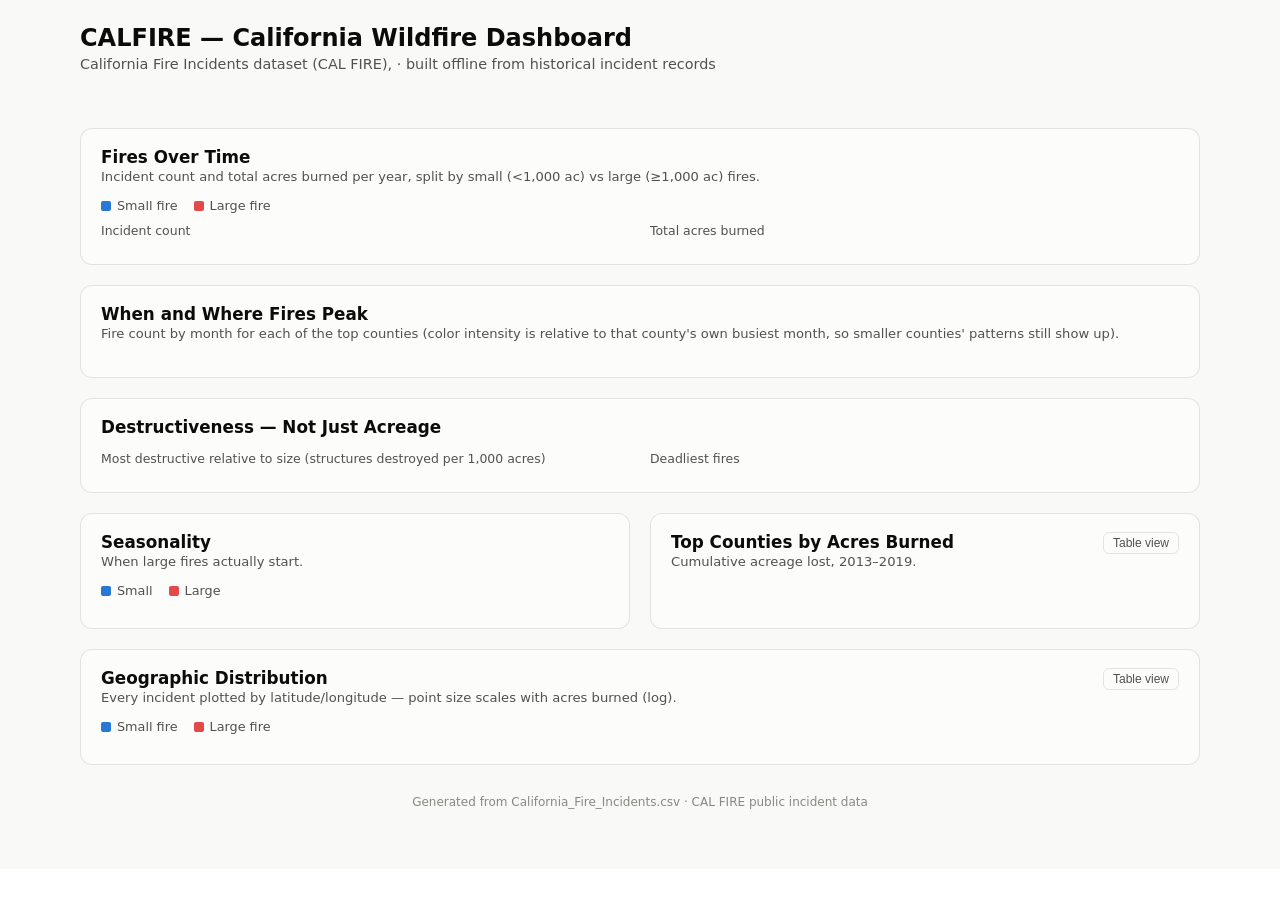
==== commit 52755a42: "Add cause-by-decade trends and destructiveness-beyond-acreage analysis - historical_trends.py: decad" ====
--- a/dashboard/template.html
+++ b/dashboard/template.html
@@ -140,6 +140,10 @@
           <div id="chart-cause"></div>
         </div>
       </div>
+      <div style="margin-top:18px;">
+        <div style="font-size:0.78rem;color:var(--text-secondary);margin-bottom:6px;">How causes have shifted, decade by decade (fire count, color relative to each cause's own busiest decade)</div>
+        <div id="chart-cause-decade"></div>
+      </div>
     </div>
 
     <div class="panel">
@@ -166,6 +170,21 @@
       <p class="desc">Fire count by month for each of the top counties (color intensity is relative to that county's own busiest month, so smaller counties' patterns still show up).</p>
       <div id="chart-heatmap"></div>
       <div id="table-peak-month" style="margin-top:16px;"></div>
+    </div>
+
+    <div class="panel">
+      <h2>Destructiveness — Not Just Acreage</h2>
+      <p class="desc" id="destructive-desc"></p>
+      <div class="grid-2">
+        <div>
+          <div style="font-size:0.78rem;color:var(--text-secondary);margin-bottom:6px;">Most destructive relative to size (structures destroyed per 1,000 acres)</div>
+          <div id="table-destructive"></div>
+        </div>
+        <div>
+          <div style="font-size:0.78rem;color:var(--text-secondary);margin-bottom:6px;">Deadliest fires</div>
+          <div id="table-deadly"></div>
+        </div>
+      </div>
     </div>
 
     <div class="panel" id="panel-forecast" style="display:none">
@@ -581,45 +600,38 @@
   container.appendChild(svg);
 }
 
-function renderHeatmap(containerId, counties, heatRows, width, height) {
-  const container = document.getElementById(containerId);
-  const margin = { top: 20, right: 8, bottom: 4, left: 120 };
+function renderGridHeatmap(containerId, rowLabels, colLabels, matrix, width, height, tooltipFn, leftMargin) {
+  const container = document.getElementById(containerId);
+  const margin = { top: 20, right: 8, bottom: 4, left: leftMargin || 120 };
   const w = width - margin.left - margin.right;
-  const rowH = (height - margin.top - margin.bottom) / counties.length;
-  const colW = w / 12;
+  const rowH = (height - margin.top - margin.bottom) / rowLabels.length;
+  const colW = w / colLabels.length;
   const svg = svgEl('svg', { width, height, viewBox: `0 0 ${width} ${height}` });
 
-  const byCounty = {};
-  counties.forEach(c => { byCounty[c] = new Array(12).fill(0); });
-  heatRows.forEach(r => { byCounty[r.CountyPrimary][r.Month - 1] = r.count; });
-
-  const monthNames = ['Jan', 'Feb', 'Mar', 'Apr', 'May', 'Jun', 'Jul', 'Aug', 'Sep', 'Oct', 'Nov', 'Dec'];
-  monthNames.forEach((m, i) => {
+  colLabels.forEach((c, i) => {
     const lbl = svgEl('text', { x: margin.left + i * colW + colW / 2, y: margin.top - 6, 'text-anchor': 'middle' });
-    lbl.textContent = m;
+    lbl.textContent = c;
     svg.appendChild(lbl);
   });
 
-  counties.forEach((county, ri) => {
-    const rowVals = byCounty[county];
+  rowLabels.forEach((row, ri) => {
+    const rowVals = matrix[ri];
     const rowMax = Math.max(1, ...rowVals);
     const y = margin.top + ri * rowH;
 
     const lbl = svgEl('text', { x: margin.left - 8, y: y + rowH / 2 + 3, 'text-anchor': 'end' });
-    lbl.textContent = county;
+    lbl.textContent = row;
     svg.appendChild(lbl);
 
-    rowVals.forEach((val, mi) => {
+    rowVals.forEach((val, ci) => {
       const opacity = val === 0 ? 0.04 : 0.12 + 0.83 * (val / rowMax);
-      const x = margin.left + mi * colW;
+      const x = margin.left + ci * colW;
       const rect = svgEl('rect', {
         x: x + 1, y: y + 1, width: colW - 2, height: rowH - 2, rx: 2,
         fill: 'var(--series-small)', 'fill-opacity': opacity.toFixed(2),
       });
       rect.style.cursor = 'pointer';
-      rect.addEventListener('mousemove', (e) => showTip(
-        `<b>${county} — ${monthNames[mi]}</b><br>${val} fire${val === 1 ? '' : 's'}`, e.clientX, e.clientY
-      ));
+      rect.addEventListener('mousemove', (e) => showTip(tooltipFn(row, colLabels[ci], val), e.clientX, e.clientY));
       rect.addEventListener('mouseleave', hideTip);
       svg.appendChild(rect);
     });
@@ -627,6 +639,16 @@
 
   container.innerHTML = '';
   container.appendChild(svg);
+}
+
+function renderHeatmap(containerId, counties, heatRows, width, height) {
+  const monthNames = ['Jan', 'Feb', 'Mar', 'Apr', 'May', 'Jun', 'Jul', 'Aug', 'Sep', 'Oct', 'Nov', 'Dec'];
+  const byCounty = {};
+  counties.forEach(c => { byCounty[c] = new Array(12).fill(0); });
+  heatRows.forEach(r => { byCounty[r.CountyPrimary][r.Month - 1] = r.count; });
+  const matrix = counties.map(c => byCounty[c]);
+  renderGridHeatmap(containerId, counties, monthNames, matrix, width, height,
+    (county, month, val) => `<b>${county} — ${month}</b><br>${val} fire${val === 1 ? '' : 's'}`);
 }
 
 function renderTable(containerId, headers, rows) {
@@ -685,6 +707,16 @@
   renderHeatmap('chart-heatmap', countyLabels, DATA.heatmap, 1080, 340);
   renderTable('table-peak-month', ['County', 'Peak Month', 'Fires in peak month', '% of county total in that month'],
     DATA.peak_month.map(p => [p.CountyPrimary, p.PeakMonth, p.PeakCount, (p.PeakShare * 100).toFixed(0) + '%']));
+
+  const cov = DATA.reporting_coverage;
+  document.getElementById('destructive-desc').textContent =
+    `Structure-loss and fatality fields are only reported for a minority of fires in this dataset ` +
+    `(structures: ${(cov.structures_pct * 100).toFixed(0)}% of fires, fatalities: ${(cov.fatalities_pct * 100).toFixed(0)}%) ` +
+    `— rankings below are among fires that have a reported value, not the full dataset.`;
+  renderTable('table-destructive', ['Fire', 'County', 'Year', 'Acres', 'Structures', 'Per 1,000 ac'],
+    DATA.destructive.map(d => [d.Name, d.CountyPrimary, d.Year, fmt(d.AcresBurned), d.StructuresDestroyedNum, d.StructuresPer1000Acres.toFixed(0)]));
+  renderTable('table-deadly', ['Fire', 'County', 'Year', 'Acres', 'Fatalities'],
+    DATA.deadly.map(d => [d.Name, d.CountyPrimary, d.Year, fmt(d.AcresBurned), d.FatalitiesNum]));
 
   const points = DATA.points.map(p => ({ lat: p.lat, lon: p.lon, acres: p.acres, year: p.Year, large: p.Large, county: p.county, name: p.Name }));
   renderScatterMap('chart-map', points, 1080, 460);
@@ -727,6 +759,10 @@
 
     const causes = DATA.historical.cause_breakdown;
     renderHBar('chart-cause', causes.map(c => c.cause), causes.map(c => c.count), 500, 320, 'fires');
+
+    const cd = DATA.historical.cause_by_decade;
+    renderGridHeatmap('chart-cause-decade', cd.causes, cd.decades, cd.matrix, 1080, 280,
+      (cause, decade, val) => `<b>${cause} — ${decade}</b><br>${val} fire${val === 1 ? '' : 's'}`, 140);
   }
 }
 
